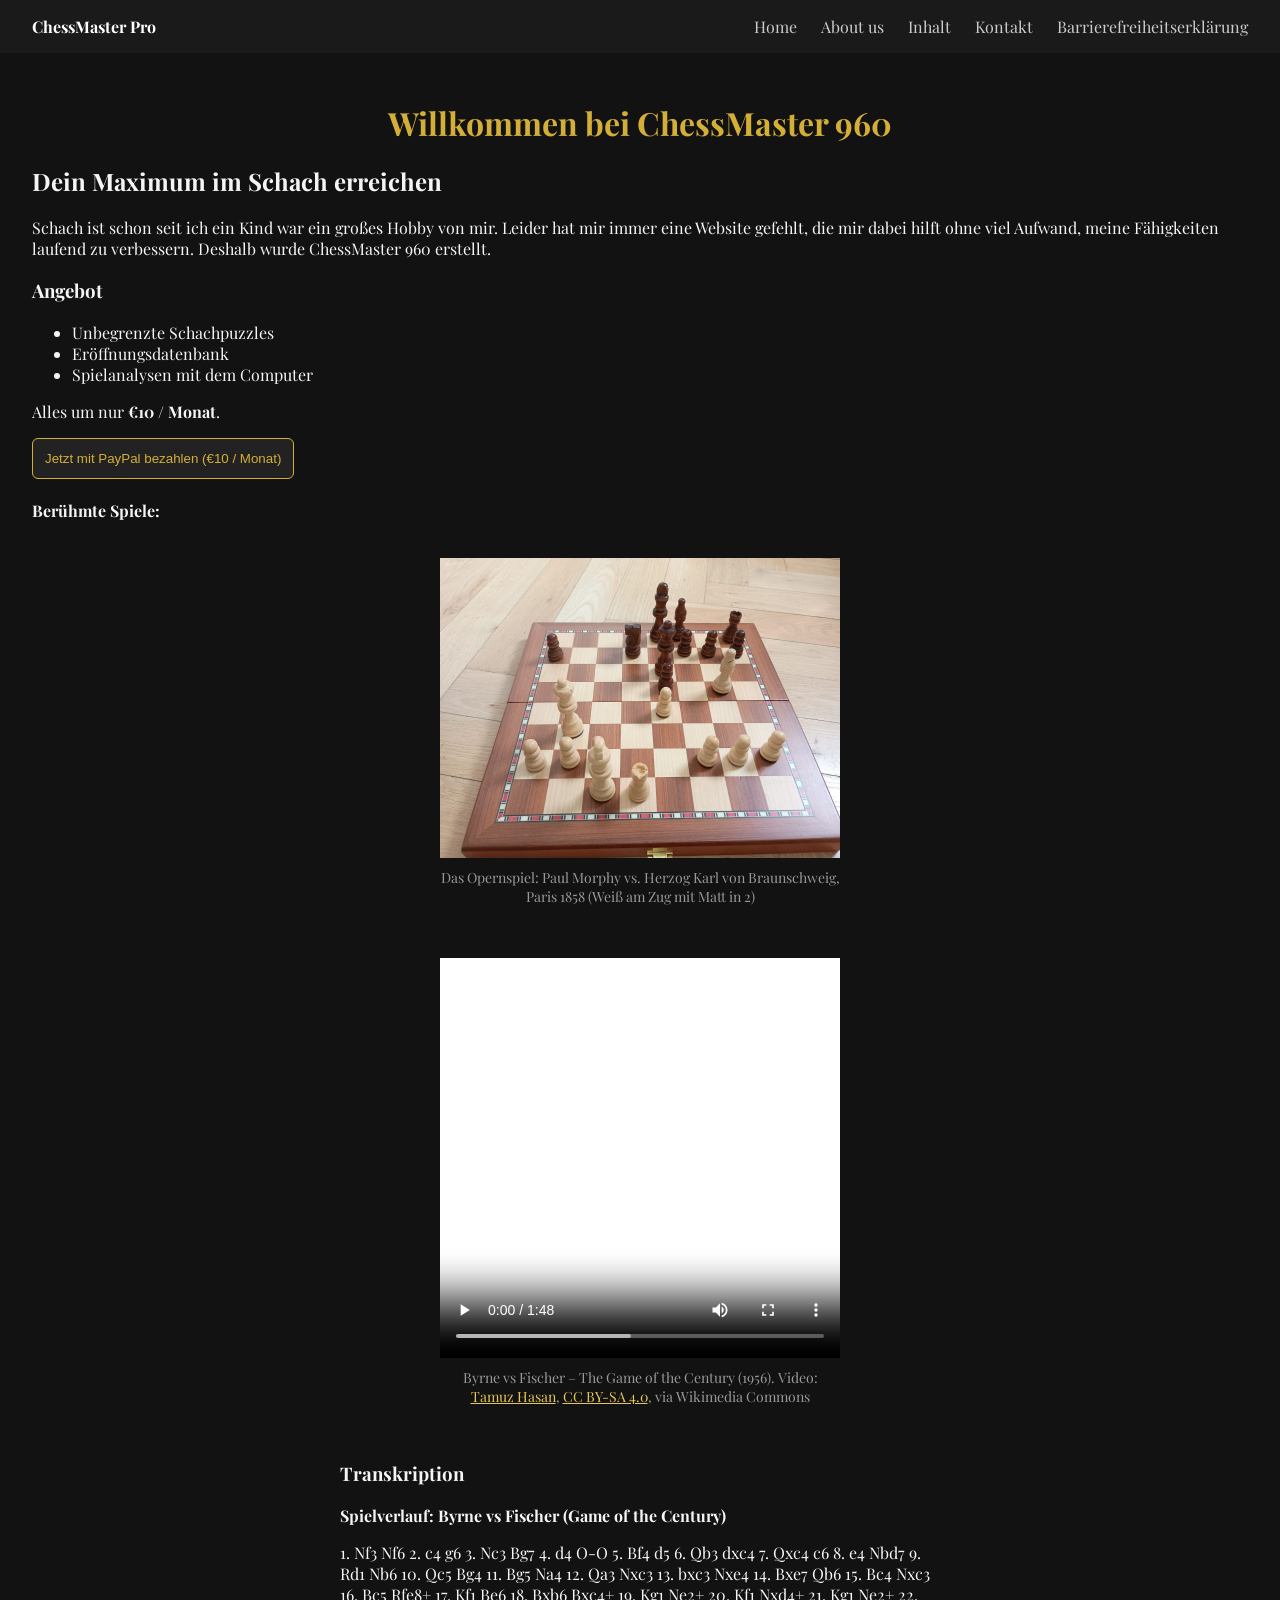
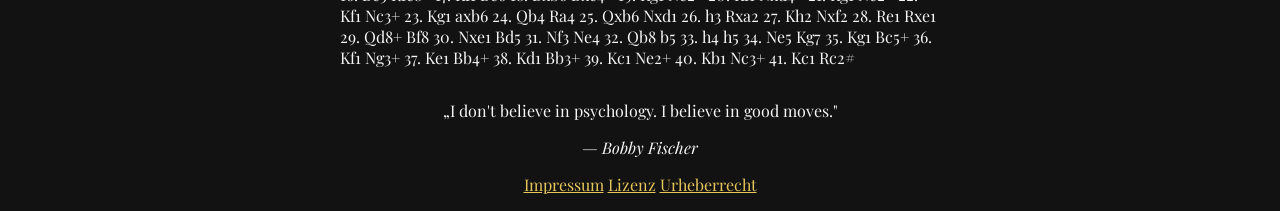
==== index.html @ 60c68d8a "first" ====
<!DOCTYPE html>
<html lang="de">
<head>
    <meta charset="UTF-8">
    <meta name="viewport" content="width=device-width, initial-scale=1.0">
    <title>ChessMaster 960</title>
    <link rel="stylesheet" href="style.css">
    <link rel="preconnect" href="https://fonts.googleapis.com">
    <link rel="preconnect" href="https://fonts.gstatic.com" crossorigin>
    <link href="https://fonts.googleapis.com/css2?family=Playfair+Display&display=swap" rel="stylesheet">
</head>
<body>
 
    <nav>
        <span style="color: white; font-weight: bold;">ChessMaster Pro</span>
        <ul>
            <li><a href="index.html">Home</a></li>
            <li><a href="about.html">About us</a></li>
            <li><a href="inhalt.html">Inhalt</a></li>
            <li><a href="kontakt.html">Kontakt</a></li>
            <li><a href='barrierefreiheit.html'>Barrierefreiheitserklärung</a></li>
        </ul>
    </nav>
    <main>
        <h1>Willkommen bei ChessMaster 960</h1>
        <h2>Dein Maximum im Schach erreichen</h2>
        <p>Schach ist schon seit ich ein Kind war ein großes Hobby von mir. Leider hat mir immer eine Website gefehlt, die mir dabei hilft ohne viel Aufwand, meine Fähigkeiten laufend zu verbessern. Deshalb wurde ChessMaster 960 erstellt.</p>
        
        <h3>Angebot</h3>
        <ul>
            <li>Unbegrenzte Schachpuzzles</li>
            <li>Eröffnungsdatenbank</li>
            <li>Spielanalysen mit dem Computer</li>
        </ul>
        <p>Alles um nur <strong>€10 / Monat</strong>.</p>
        <button class="paypal-button" type="button">
            Jetzt mit PayPal bezahlen (€10 / Monat)
        </button>

        <h4>Berühmte Spiele:</h4>
        <div id="games">
        <figure>
            <img src="opernspiel.jpeg" alt="Legendäres Opernspiel von Paul Morphy, Position nach 15 Zügen">
            <figcaption>Das Opernspiel: Paul Morphy vs. Herzog Karl von Braunschweig, Paris 1858 (Weiß am Zug mit Matt in 2)</figcaption>
        </figure>

        <figure>
    <video controls width="400">
        <source src="Byrne_vs_Fischer.webm#t=8" type="video/webm">
    </video>
    <figcaption>
        Byrne vs Fischer – The Game of the Century (1956). 
        Video: <a href="https://commons.wikimedia.org/wiki/File:Byrne_vs_Fischer_-_The_Game_of_the_Century.webm">Tamuz Hasan</a>, 
        <a href="https://creativecommons.org/licenses/by-sa/4.0/">CC BY-SA 4.0</a>, via Wikimedia Commons
    </figcaption>
</figure>

<section class="transcript">
    <h3>Transkription</h3>

    <p><strong>Spielverlauf: Byrne vs Fischer (Game of the Century)</strong></p>

    <p>
        1. Nf3 Nf6 2. c4 g6 3. Nc3 Bg7 4. d4 O-O 5. Bf4 d5 6. Qb3 dxc4  
        7. Qxc4 c6 8. e4 Nbd7 9. Rd1 Nb6 10. Qc5 Bg4 11. Bg5 Na4  
        12. Qa3 Nxc3 13. bxc3 Nxe4 14. Bxe7 Qb6 15. Bc4 Nxc3  
        16. Bc5 Rfe8+ 17. Kf1 Be6 18. Bxb6 Bxc4+ 19. Kg1 Ne2+  
        20. Kf1 Nxd4+ 21. Kg1 Ne2+ 22. Kf1 Nc3+ 23. Kg1 axb6  
        24. Qb4 Ra4 25. Qxb6 Nxd1 26. h3 Rxa2 27. Kh2 Nxf2  
        28. Re1 Rxe1 29. Qd8+ Bf8 30. Nxe1 Bd5 31. Nf3 Ne4  
        32. Qb8 b5 33. h4 h5 34. Ne5 Kg7 35. Kg1 Bc5+  
        36. Kf1 Ng3+ 37. Ke1 Bb4+ 38. Kd1 Bb3+ 39. Kc1 Ne2+  
        40. Kb1 Nc3+ 41. Kc1 Rc2#
    </p>
</section>

        </div>
        <blockquote>
            <p>„I don't believe in psychology. I believe in good moves."</p>
            <cite>— Bobby Fischer</cite>
        </blockquote>
    </main>
    <footer>
        <a href="impressum.html">Impressum</a>
        <a href="license.html">Lizenz</a>
        <a href="lizenz.html">Urheberrecht</a>
    </footer>
</body>
</html>
---- style.css ----
body {
    margin: 0;
    background-color: #121212;
    color: #F5F5F5;
    font-family: "Playfair Display", serif;
}
 
nav {
    background-color: #1a1a1a;
    padding: 1rem 2rem;
    display: flex;
    justify-content: space-between;
    align-items: center;
}
 
nav ul {
    list-style: none;
    margin: 0;
    padding: 0;
    display: flex;
    gap: 1.5rem;
}
 
nav ul a {
    color: #ccc;
    text-decoration: none;
}
 
nav ul a:hover {
    color: #D4AF37;
}

.transcript{
  max-width: 600px;
}

blockquote{
  text-align: center;
}
#games {
    display: flex;
    gap: 20px;
    align-items: flex-start;
}

a {
    color: #E6C65B;
    text-decoration: underline;
}

a:hover,
a:focus {
    color: #FFD95A;
}

a:focus {
    outline: 2px solid #FFD95A;
    outline-offset: 2px;
}


main{
    margin-left: 2rem;
    margin-right: 2rem;
}
h1 {
    text-align: center;
    margin-top: 3rem;
    color: #D4AF37;
}
footer{
  text-align: center;
  margin-bottom: 1rem;
  margin-top: 1rem;
}
figure {
  max-width: 400px;
}

figure img {
  width: 100%;
  height: auto;
}

figcaption {
  font-size: 14px;
  color: #999;
  margin-top: 6px;
  text-align: center;
}

.contact {
  max-width: 700px;
  margin: 0 auto;
  padding: 40px 20px;
  font-family: Arial, sans-serif;
}

.contact-info {
  margin-bottom: 20px;
  line-height: 1.5;
}

.contact-form {
  display: flex;
  flex-direction: column;
  gap: 15px;
}

.form-row {
  display: flex;
  gap: 15px;
}

.form-group {
  display: flex;
  flex-direction: column;
  flex: 1;
}

input, textarea {
  padding: 10px;
  border: 1px solid #ccc;
  border-radius: 6px;
  font-size: 14px;
}

button {
  padding: 12px;
  background: #222;
  color: #D4AF37;
  border: 1px solid #D4AF37;
  border-radius: 6px;
  cursor: pointer;
}

button:hover {
  background: #444;
}

.privacy-note {
  font-size: 12px;
  color: gray;
  margin-top: 10px;
}

.color-list {
    list-style: none;
    padding: 0;
}

.color-list li {
    display: flex;
    align-items: center;
    gap: 10px;
    margin-bottom: 10px;
}

.color-box {
    width: 20px;
    height: 20px;
    border-radius: 4px;
    border: 1px solid #333;
}

.bg {
    background-color: #121212;
}

.text {
    background-color: #F5F5F5;
}

.gold {
    background-color: #D4AF37;
}

.gold-light {
    background-color: #FFD95A;
}
@media (max-width: 1400px) {
    #games {
        flex-direction: column;
        align-items: center;
    }
}
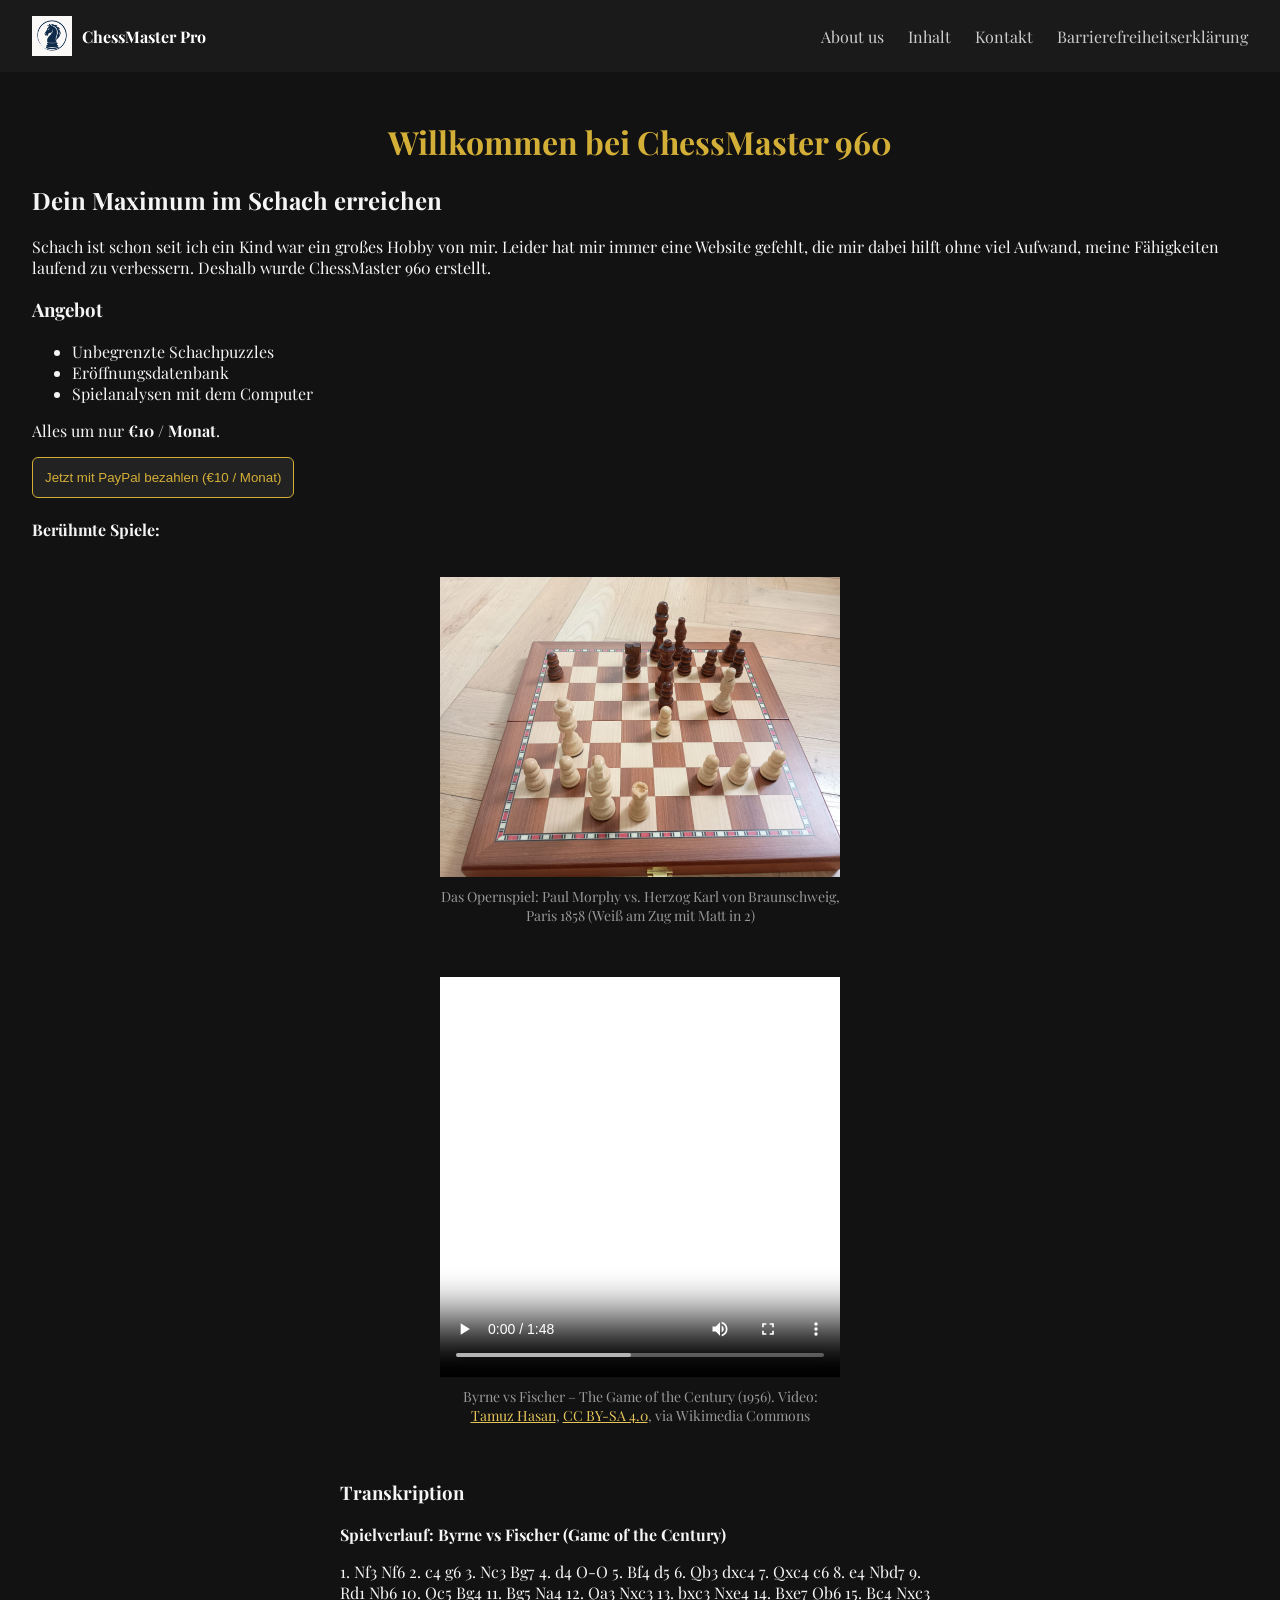
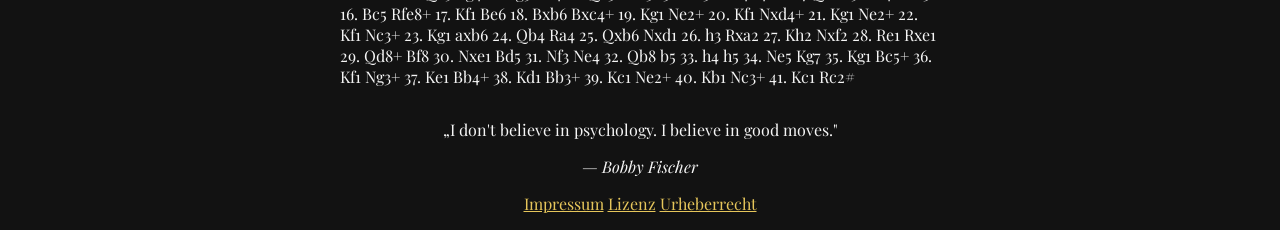
==== commit ced6a1f9: "second" ====
--- a/index.html
+++ b/index.html
@@ -12,13 +12,15 @@
 <body>
  
     <nav>
-        <span style="color: white; font-weight: bold;">ChessMaster Pro</span>
+        <a href="index.html" style="display: flex; align-items: center; gap: 10px; text-decoration: none;">
+            <img src="logo.png" alt="ChessMaster 960 Logo" style="height: 40px; width: auto;">
+            <span style="color: white; font-weight: bold;">ChessMaster Pro</span>
+        </a>
         <ul>
-            <li><a href="index.html">Home</a></li>
             <li><a href="about.html">About us</a></li>
             <li><a href="inhalt.html">Inhalt</a></li>
             <li><a href="kontakt.html">Kontakt</a></li>
-            <li><a href='barrierefreiheit.html'>Barrierefreiheitserklärung</a></li>
+            <li><a href="barrierefreiheit.html">Barrierefreiheitserklärung</a></li>
         </ul>
     </nav>
     <main>
@@ -82,8 +84,8 @@
     </main>
     <footer>
         <a href="impressum.html">Impressum</a>
-        <a href="license.html">Lizenz</a>
-        <a href="lizenz.html">Urheberrecht</a>
+        <a href="lizenz.html">Lizenz</a>
+        <a href="lizenzen.html">Urheberrecht</a>
     </footer>
 </body>
 </html>
--- a/style.css
+++ b/style.css
@@ -93,7 +93,6 @@
   max-width: 700px;
   margin: 0 auto;
   padding: 40px 20px;
-  font-family: Arial, sans-serif;
 }
 
 .contact-info {
